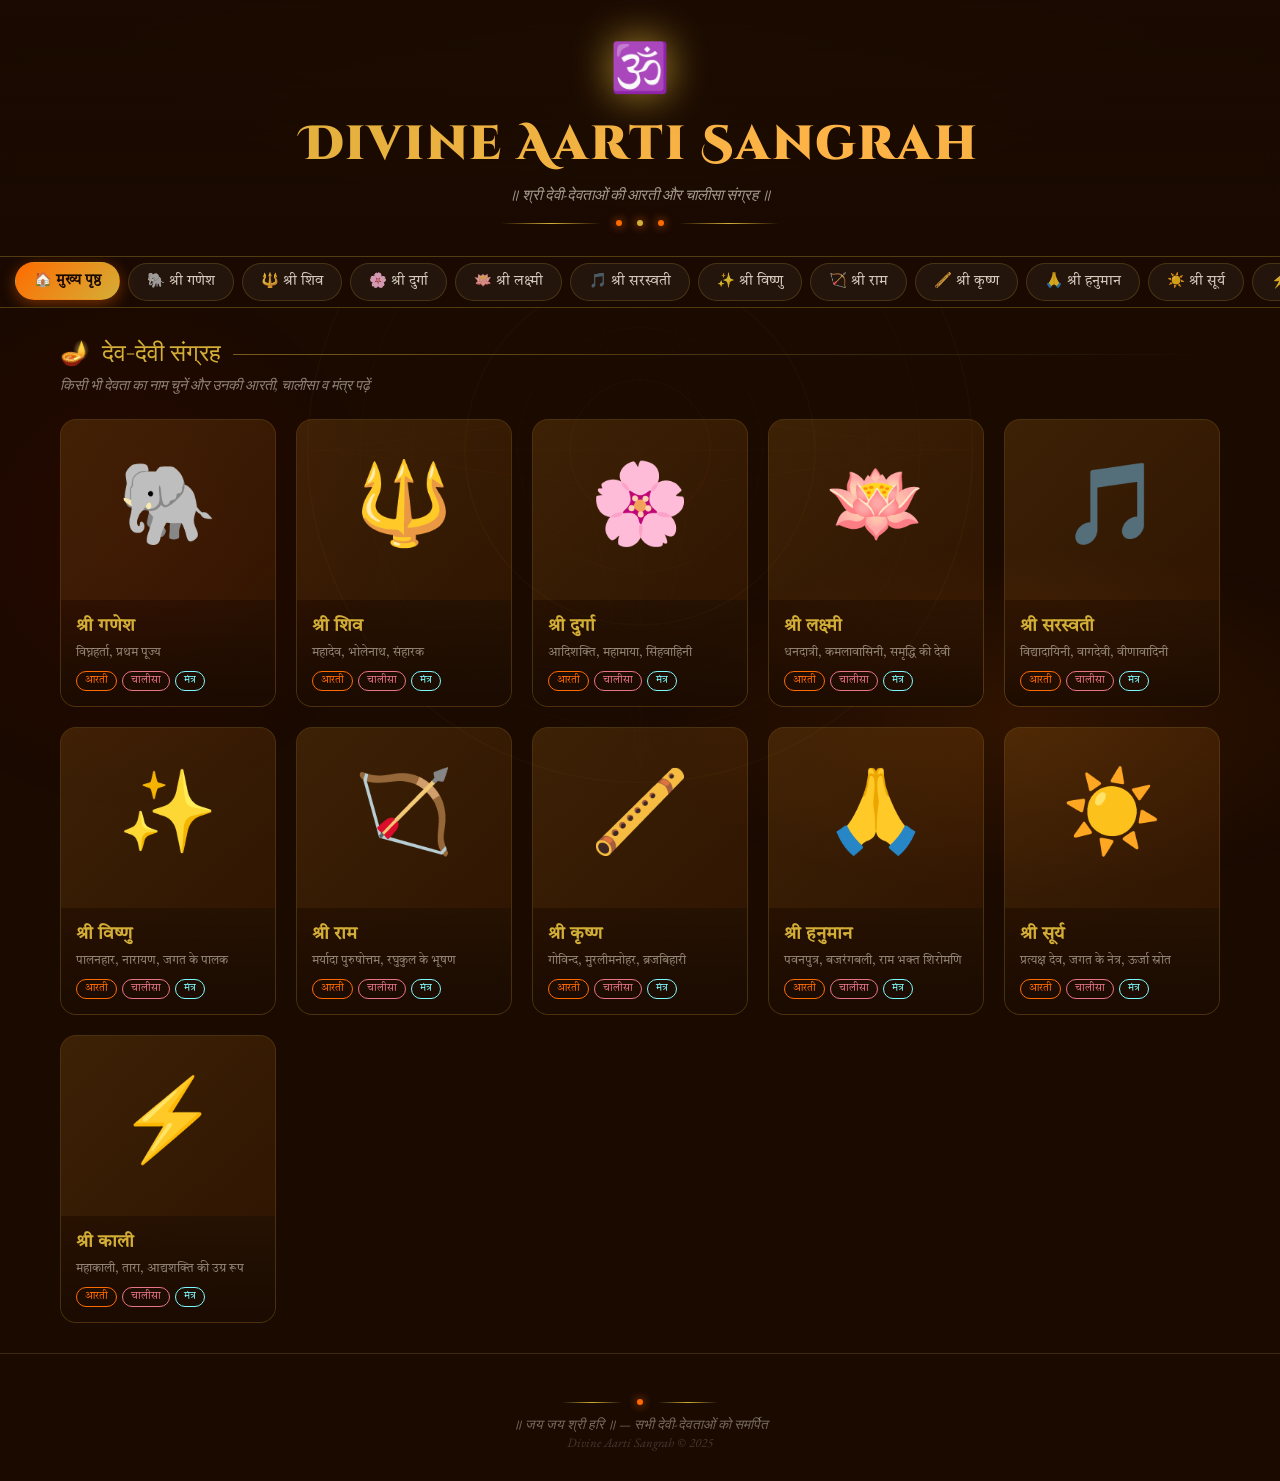
==== aarti/aarti-chalisa.html @ 235fb2d9 "convert it to structured code" ====
<!doctype html>
<html lang="hi">
  <head>
    <meta charset="UTF-8" />
    <meta name="viewport" content="width=device-width, initial-scale=1.0" />
    <title>आरती संग्रह - Divine Devotion</title>
    <link
      href="https://fonts.googleapis.com/css2?family=Tiro+Devanagari+Hindi:ital@0;1&family=Cinzel+Decorative:wght@400;700;900&family=EB+Garamond:ital,wght@0,400;0,600;1,400&display=swap"
      rel="stylesheet"
    />
    <link rel="stylesheet" href="styles.css" />
  </head>

  <body>
    <!-- Loader -->
    <div class="loader" id="loader">
      <div class="loader-om">🕉️</div>
      <div class="loader-text">आरती संग्रह में आपका स्वागत है...</div>
    </div>

    <!-- Mandala SVG -->
    <svg
      class="mandala-bg"
      viewBox="0 0 400 400"
      fill="none"
      xmlns="http://www.w3.org/2000/svg"
    >
      <circle cx="200" cy="200" r="190" stroke="#D4AF37" stroke-width="1" />
      <circle cx="200" cy="200" r="160" stroke="#D4AF37" stroke-width="0.5" />
      <circle cx="200" cy="200" r="130" stroke="#FF6B00" stroke-width="0.5" />
      <circle cx="200" cy="200" r="100" stroke="#D4AF37" stroke-width="1" />
      <circle cx="200" cy="200" r="70" stroke="#D4AF37" stroke-width="0.5" />
      <circle cx="200" cy="200" r="40" stroke="#FF6B00" stroke-width="1" />
      <line
        x1="10"
        y1="200"
        x2="390"
        y2="200"
        stroke="#D4AF37"
        stroke-width="0.5"
      />
      <line
        x1="200"
        y1="10"
        x2="200"
        y2="390"
        stroke="#D4AF37"
        stroke-width="0.5"
      />
      <line
        x1="55"
        y1="55"
        x2="345"
        y2="345"
        stroke="#D4AF37"
        stroke-width="0.3"
      />
      <line
        x1="345"
        y1="55"
        x2="55"
        y2="345"
        stroke="#D4AF37"
        stroke-width="0.3"
      />
      <polygon
        points="200,20 230,180 380,200 230,220 200,380 170,220 20,200 170,180"
        stroke="#FF6B00"
        stroke-width="0.5"
        fill="none"
      />
      <polygon
        points="200,50 225,175 350,200 225,225 200,350 175,225 50,200 175,175"
        stroke="#D4AF37"
        stroke-width="0.3"
        fill="none"
      />
    </svg>

    <!-- Floating particles -->
    <div id="particles"></div>

    <header>
      <span class="om-symbol">🕉️</span>
      <h1>Divine Aarti Sangrah</h1>
      <p>॥ श्री देवी-देवताओं की आरती और चालीसा संग्रह ॥</p>
      <div class="header-divider">
        <div class="divider-line"></div>
        <div class="divider-dot"></div>
        <div class="divider-dot" style="background: var(--gold)"></div>
        <div class="divider-dot"></div>
        <div class="divider-line"></div>
      </div>
    </header>

    <nav id="mainNav">
      <div class="nav-inner">
        <button
          class="nav-btn active"
          onclick="showPage('home')"
          data-page="home"
        >
          🏠 मुख्य पृष्ठ
        </button>
        <button
          class="nav-btn"
          onclick="showDeityPage('ganesh')"
          data-page="ganesh"
        >
          🐘 श्री गणेश
        </button>
        <button
          class="nav-btn"
          onclick="showDeityPage('shiva')"
          data-page="shiva"
        >
          🔱 श्री शिव
        </button>
        <button
          class="nav-btn"
          onclick="showDeityPage('durga')"
          data-page="durga"
        >
          🌸 श्री दुर्गा
        </button>
        <button
          class="nav-btn"
          onclick="showDeityPage('lakshmi')"
          data-page="lakshmi"
        >
          🪷 श्री लक्ष्मी
        </button>
        <button
          class="nav-btn"
          onclick="showDeityPage('saraswati')"
          data-page="saraswati"
        >
          🎵 श्री सरस्वती
        </button>
        <button
          class="nav-btn"
          onclick="showDeityPage('vishnu')"
          data-page="vishnu"
        >
          ✨ श्री विष्णु
        </button>
        <button class="nav-btn" onclick="showDeityPage('ram')" data-page="ram">
          🏹 श्री राम
        </button>
        <button
          class="nav-btn"
          onclick="showDeityPage('krishna')"
          data-page="krishna"
        >
          🪈 श्री कृष्ण
        </button>
        <button
          class="nav-btn"
          onclick="showDeityPage('hanuman')"
          data-page="hanuman"
        >
          🙏 श्री हनुमान
        </button>
        <button
          class="nav-btn"
          onclick="showDeityPage('surya')"
          data-page="surya"
        >
          ☀️ श्री सूर्य
        </button>
        <button
          class="nav-btn"
          onclick="showDeityPage('kali')"
          data-page="kali"
        >
          ⚡ श्री काली
        </button>
      </div>
    </nav>

    <div class="main-container">
      <!-- HOME PAGE -->
      <div id="page-home" class="page active">
        <div class="section-title">
          <span class="diya">🪔</span> देव-देवी संग्रह
        </div>
        <div class="section-subtitle">
          किसी भी देवता का नाम चुनें और उनकी आरती, चालीसा व मंत्र पढ़ें
        </div>
        <div class="home-grid" id="homeGrid"></div>
      </div>

      <!-- DEITY PAGES (generated dynamically) -->
      <div id="page-deity" class="page">
        <button class="back-btn" onclick="showPage('home')">← वापस जाएं</button>
        <div class="content-header" id="deityHeader"></div>
        <div class="tabs" id="deityTabs"></div>
        <div id="deityContent"></div>
      </div>
    </div>

    <footer>
      <div
        class="header-divider"
        style="justify-content: center; margin-bottom: 10px"
      >
        <div class="divider-line" style="width: 60px"></div>
        <div class="divider-dot"></div>
        <div class="divider-line" style="width: 60px"></div>
      </div>
      ॥ जय जय श्री हरि ॥ — सभी देवी-देवताओं को समर्पित <br />
      <span style="font-size: 0.8rem; opacity: 0.5"
        >Divine Aarti Sangrah © 2025</span
      >
    </footer>

    <script src="data.js"></script>
    <script src="script.js"></script>
  </body>
</html>
---- aarti/styles.css ----
:root {
  --gold: #d4af37;
  --deep-gold: #b8860b;
  --saffron: #ff6b00;
  --saffron-light: #ffb347;
  --crimson: #8b0000;
  --maroon: #4a0e0e;
  --cream: #fff8e7;
  --dark: #1a0a00;
  --text: #2c1810;
  --lotus-pink: #e8748a;
}

* {
  margin: 0;
  padding: 0;
  box-sizing: border-box;
}

body {
  background: var(--dark);
  color: var(--cream);
  font-family: 'Tiro Devanagari Hindi', serif;
  overflow-x: hidden;
  min-height: 100vh;
}

/* Animated Background */
body::before {
  content: '';
  position: fixed;
  inset: 0;
  background:
    radial-gradient(
      ellipse 80% 60% at 50% -10%,
      rgba(212, 175, 55, 0.15) 0%,
      transparent 60%
    ),
    radial-gradient(
      ellipse 60% 40% at 80% 80%,
      rgba(255, 107, 0, 0.1) 0%,
      transparent 50%
    ),
    radial-gradient(
      ellipse 40% 60% at 10% 60%,
      rgba(139, 0, 0, 0.1) 0%,
      transparent 50%
    );
  pointer-events: none;
  z-index: 0;
  animation: bgPulse 8s ease-in-out infinite alternate;
}

@keyframes bgPulse {
  0% {
    opacity: 0.7;
  }

  100% {
    opacity: 1;
  }
}

/* Mandala decoration */
.mandala-bg {
  position: fixed;
  top: 50%;
  left: 50%;
  transform: translate(-50%, -50%);
  width: 700px;
  height: 700px;
  opacity: 0.03;
  pointer-events: none;
  z-index: 0;
  animation: rotateSlow 60s linear infinite;
}

@keyframes rotateSlow {
  to {
    transform: translate(-50%, -50%) rotate(360deg);
  }
}

/* HEADER */
header {
  position: relative;
  z-index: 10;
  text-align: center;
  padding: 40px 20px 30px;
  border-bottom: 1px solid rgba(212, 175, 55, 0.3);
  background: linear-gradient(
    180deg,
    rgba(26, 10, 0, 0.95) 0%,
    rgba(26, 10, 0, 0.7) 100%
  );
  backdrop-filter: blur(10px);
}

.om-symbol {
  font-size: 3rem;
  color: var(--gold);
  display: block;
  animation: glow 3s ease-in-out infinite alternate;
  margin-bottom: 8px;
  filter: drop-shadow(0 0 20px rgba(212, 175, 55, 0.8));
}

@keyframes glow {
  from {
    filter: drop-shadow(0 0 10px rgba(212, 175, 55, 0.5));
  }

  to {
    filter: drop-shadow(0 0 30px rgba(212, 175, 55, 1))
      drop-shadow(0 0 60px rgba(255, 107, 0, 0.5));
  }
}

header h1 {
  font-family: 'Cinzel Decorative', cursive;
  font-size: clamp(1.6rem, 4vw, 3rem);
  font-weight: 900;
  background: linear-gradient(135deg, #d4af37, #ffb347, #d4af37, #ff6b00);
  background-size: 200% auto;
  -webkit-background-clip: text;
  -webkit-text-fill-color: transparent;
  background-clip: text;
  animation: shimmer 4s linear infinite;
  letter-spacing: 2px;
}

@keyframes shimmer {
  to {
    background-position: 200% center;
  }
}

header p {
  color: rgba(255, 248, 231, 0.6);
  font-size: 0.95rem;
  margin-top: 8px;
  font-family: 'EB Garamond', serif;
  font-style: italic;
}

.header-divider {
  display: flex;
  align-items: center;
  justify-content: center;
  gap: 15px;
  margin-top: 15px;
}

.divider-line {
  height: 1px;
  width: 100px;
  background: linear-gradient(90deg, transparent, var(--gold), transparent);
}

.divider-dot {
  width: 6px;
  height: 6px;
  border-radius: 50%;
  background: var(--saffron);
  box-shadow: 0 0 10px var(--saffron);
}

/* NAVIGATION (Mobile Friendly & Glassmorphism) */
nav {
  position: sticky;
  top: 0;
  z-index: 1000;
  background: rgba(26, 10, 0, 0.85);
  backdrop-filter: blur(15px);
  -webkit-backdrop-filter: blur(15px);
  border-bottom: 1px solid rgba(212, 175, 55, 0.3);
  overflow-x: auto;
  scrollbar-width: none;
  /* Firefox */
  -ms-overflow-style: none;
  /* IE/Edge */
  display: flex;
  padding: 6px 15px;
}

nav::-webkit-scrollbar {
  display: none;
  /* Chrome/Safari */
}

.nav-inner {
  display: flex;
  gap: 8px;
  margin: 0 auto;
  align-items: center;
}

.nav-btn {
  background: rgba(255, 248, 231, 0.05);
  border: 1px solid rgba(212, 175, 55, 0.2);
  color: rgba(255, 248, 231, 0.8);
  font-family: 'Tiro Devanagari Hindi', serif;
  font-size: 0.9rem;
  padding: 8px 18px;
  cursor: pointer;
  border-radius: 25px;
  transition: all 0.3s cubic-bezier(0.4, 0, 0.2, 1);
  white-space: nowrap;
  flex-shrink: 0;
  display: flex;
  align-items: center;
  gap: 6px;
}

.nav-btn.active {
  background: linear-gradient(135deg, var(--saffron), var(--gold));
  color: var(--dark);
  border-color: transparent;
  font-weight: 700;
  box-shadow: 0 4px 15px rgba(255, 107, 0, 0.4);
  transform: translateY(-1px);
}

.nav-btn:hover:not(.active) {
  background: rgba(255, 248, 231, 0.1);
  border-color: var(--gold);
  color: var(--cream);
}

/* MAIN LAYOUT */
.main-container {
  max-width: 1200px;
  margin: 0 auto;
  padding: 30px 20px;
  position: relative;
  z-index: 1;
}

/* PAGE: HOME */
.home-grid {
  display: grid;
  grid-template-columns: repeat(auto-fill, minmax(200px, 1fr));
  gap: 20px;
  margin-top: 20px;
}

.deity-card {
  background: linear-gradient(
    145deg,
    rgba(255, 107, 0, 0.08),
    rgba(212, 175, 55, 0.05)
  );
  border: 1px solid rgba(212, 175, 55, 0.2);
  border-radius: 16px;
  overflow: hidden;
  cursor: pointer;
  transition: all 0.4s cubic-bezier(0.175, 0.885, 0.32, 1.275);
  position: relative;
  group: true;
}

.deity-card::before {
  content: '';
  position: absolute;
  inset: 0;
  background: linear-gradient(
    135deg,
    rgba(255, 107, 0, 0.15),
    rgba(212, 175, 55, 0.1)
  );
  opacity: 0;
  transition: opacity 0.3s;
  z-index: 1;
}

.deity-card:hover {
  transform: translateY(-8px) scale(1.02);
  border-color: var(--gold);
  box-shadow:
    0 20px 40px rgba(212, 175, 55, 0.2),
    0 0 0 1px rgba(255, 107, 0, 0.3);
}

.deity-card:hover::before {
  opacity: 1;
}

.deity-img {
  width: 100%;
  height: 180px;
  object-fit: cover;
  display: block;
  transition: transform 0.5s ease;
}

.deity-card:hover .deity-img {
  transform: scale(1.05);
}

.deity-img-fallback {
  width: 100%;
  height: 180px;
  display: flex;
  align-items: center;
  justify-content: center;
  font-size: 5rem;
  background: linear-gradient(
    135deg,
    rgba(212, 175, 55, 0.1),
    rgba(255, 107, 0, 0.05)
  );
}

.deity-info {
  padding: 15px;
  position: relative;
  z-index: 2;
  background: linear-gradient(0deg, rgba(26, 10, 0, 0.9), transparent);
}

.deity-name {
  font-size: 1.1rem;
  font-weight: bold;
  color: var(--gold);
  display: block;
  margin-bottom: 4px;
}

.deity-meta {
  font-size: 0.75rem;
  color: rgba(255, 248, 231, 0.5);
}

.deity-tags {
  display: flex;
  gap: 5px;
  flex-wrap: wrap;
  margin-top: 8px;
}

.tag {
  font-size: 0.65rem;
  padding: 2px 8px;
  border-radius: 20px;
  border: 1px solid;
}

.tag-aarti {
  border-color: var(--saffron);
  color: var(--saffron);
}

.tag-chalisa {
  border-color: var(--lotus-pink);
  color: var(--lotus-pink);
}

.tag-mantra {
  border-color: #7df9ff;
  color: #7df9ff;
}

/* Mantra styles */
.mantra-grid {
  display: grid;
  gap: 20px;
}

.mantra-card {
  background: linear-gradient(
    135deg,
    rgba(125, 249, 255, 0.05),
    rgba(212, 175, 55, 0.06)
  );
  border: 1px solid rgba(125, 249, 255, 0.2);
  border-radius: 16px;
  padding: 25px 30px;
  position: relative;
  overflow: hidden;
  transition: all 0.3s ease;
}

.mantra-card:hover {
  border-color: rgba(125, 249, 255, 0.5);
  box-shadow: 0 8px 30px rgba(125, 249, 255, 0.1);
  transform: translateY(-2px);
}

.mantra-card::before {
  content: 'ॐ';
  position: absolute;
  right: 15px;
  top: 50%;
  transform: translateY(-50%);
  font-size: 80px;
  color: rgba(125, 249, 255, 0.04);
  pointer-events: none;
  font-family: serif;
}

.mantra-type {
  font-size: 0.7rem;
  text-transform: uppercase;
  letter-spacing: 2px;
  color: #7df9ff;
  margin-bottom: 10px;
  font-family: 'EB Garamond', serif;
  display: flex;
  align-items: center;
  gap: 8px;
}

.mantra-type::after {
  content: '';
  flex: 1;
  height: 1px;
  background: linear-gradient(90deg, rgba(125, 249, 255, 0.3), transparent);
}

.mantra-text {
  font-size: 1.25rem;
  line-height: 2;
  color: #fff8e7;
  font-weight: bold;
  text-shadow: 0 0 20px rgba(125, 249, 255, 0.2);
  margin-bottom: 12px;
}

.mantra-meaning {
  font-size: 0.9rem;
  color: rgba(255, 248, 231, 0.55);
  font-family: 'EB Garamond', serif;
  font-style: italic;
  line-height: 1.7;
  border-top: 1px dashed rgba(125, 249, 255, 0.15);
  padding-top: 10px;
}

.mantra-count {
  display: inline-flex;
  align-items: center;
  gap: 6px;
  margin-top: 10px;
  font-size: 0.75rem;
  color: rgba(255, 248, 231, 0.4);
  font-family: 'EB Garamond', serif;
}

.copy-btn {
  position: absolute;
  top: 15px;
  right: 15px;
  background: rgba(125, 249, 255, 0.1);
  border: 1px solid rgba(125, 249, 255, 0.3);
  color: #7df9ff;
  font-size: 0.7rem;
  padding: 4px 12px;
  border-radius: 20px;
  cursor: pointer;
  transition: all 0.2s;
  font-family: 'EB Garamond', serif;
}

.copy-btn:hover {
  background: rgba(125, 249, 255, 0.2);
  transform: scale(1.05);
}

.copy-btn.copied {
  background: rgba(0, 200, 100, 0.2);
  border-color: rgba(0, 200, 100, 0.5);
  color: #00c864;
}

/* PAGE: CONTENT */
.page {
  display: none;
}

.page.active {
  display: block;
}

.content-header {
  display: flex;
  align-items: center;
  gap: 20px;
  margin-bottom: 30px;
  padding: 25px;
  background: linear-gradient(
    135deg,
    rgba(212, 175, 55, 0.08),
    rgba(255, 107, 0, 0.05)
  );
  border: 1px solid rgba(212, 175, 55, 0.25);
  border-radius: 20px;
}

.deity-portrait {
  width: 100px;
  height: 100px;
  border-radius: 50%;
  object-fit: cover;
  border: 3px solid var(--gold);
  box-shadow: 0 0 25px rgba(212, 175, 55, 0.4);
  flex-shrink: 0;
}

.deity-portrait-emoji {
  width: 100px;
  height: 100px;
  border-radius: 50%;
  border: 3px solid var(--gold);
  box-shadow: 0 0 25px rgba(212, 175, 55, 0.4);
  display: flex;
  align-items: center;
  justify-content: center;
  font-size: 3.5rem;
  background: rgba(212, 175, 55, 0.1);
  flex-shrink: 0;
}

.content-header-text h2 {
  font-size: 2rem;
  color: var(--gold);
  font-family: 'Cinzel Decorative', cursive;
}

.content-header-text p {
  color: rgba(255, 248, 231, 0.6);
  margin-top: 5px;
  font-style: italic;
  font-family: 'EB Garamond', serif;
}

.tabs {
  display: flex;
  gap: 10px;
  margin-bottom: 25px;
  flex-wrap: wrap;
}

.tab-btn {
  background: rgba(255, 248, 231, 0.05);
  border: 1px solid rgba(212, 175, 55, 0.3);
  color: rgba(255, 248, 231, 0.7);
  padding: 10px 25px;
  border-radius: 30px;
  cursor: pointer;
  font-family: 'Tiro Devanagari Hindi', serif;
  font-size: 1rem;
  transition: all 0.3s;
}

.tab-btn.active,
.tab-btn:hover {
  background: linear-gradient(135deg, var(--saffron), var(--gold));
  color: var(--dark);
  border-color: transparent;
  font-weight: bold;
  box-shadow: 0 4px 15px rgba(255, 107, 0, 0.3);
}

.text-content {
  display: none;
}

.text-content.active {
  display: block;
  animation: fadeIn 0.4s ease;
}

@keyframes fadeIn {
  from {
    opacity: 0;
    transform: translateY(10px);
  }

  to {
    opacity: 1;
    transform: translateY(0);
  }
}

.lyrics-box {
  background: linear-gradient(
    145deg,
    rgba(212, 175, 55, 0.06),
    rgba(255, 107, 0, 0.03)
  );
  border: 1px solid rgba(212, 175, 55, 0.2);
  border-radius: 16px;
  padding: 35px 40px;
  line-height: 2.2;
  font-size: 1.15rem;
  color: var(--cream);
  position: relative;
  overflow: hidden;
}

.lyrics-box::before {
  content: 'ॐ';
  position: absolute;
  top: -20px;
  right: 20px;
  font-size: 120px;
  color: rgba(212, 175, 55, 0.04);
  pointer-events: none;
  font-family: serif;
}

.lyrics-box .stanza {
  margin-bottom: 25px;
}

.lyrics-box .refrain {
  color: var(--saffron-light);
  font-weight: bold;
  text-align: center;
  padding: 10px 0;
  border-top: 1px dashed rgba(212, 175, 55, 0.3);
  border-bottom: 1px dashed rgba(212, 175, 55, 0.3);
  margin: 20px 0;
}

.lyrics-box .title-line {
  text-align: center;
  color: var(--gold);
  font-size: 1.4rem;
  font-weight: bold;
  margin-bottom: 20px;
  text-shadow: 0 0 20px rgba(212, 175, 55, 0.5);
}

.back-btn {
  background: none;
  border: 1px solid rgba(212, 175, 55, 0.4);
  color: var(--gold);
  padding: 10px 20px;
  border-radius: 30px;
  cursor: pointer;
  font-family: 'Tiro Devanagari Hindi', serif;
  font-size: 0.9rem;
  margin-bottom: 20px;
  transition: all 0.3s;
  display: inline-flex;
  align-items: center;
  gap: 8px;
}

.back-btn:hover {
  background: rgba(212, 175, 55, 0.1);
  transform: translateX(-3px);
}

/* Section title */
.section-title {
  font-family: 'Cinzel Decorative', cursive;
  font-size: 1.5rem;
  color: var(--gold);
  margin-bottom: 5px;
  display: flex;
  align-items: center;
  gap: 12px;
}

.section-title::after {
  content: '';
  flex: 1;
  height: 1px;
  background: linear-gradient(90deg, rgba(212, 175, 55, 0.5), transparent);
}

.section-subtitle {
  color: rgba(255, 248, 231, 0.5);
  font-size: 0.9rem;
  margin-bottom: 25px;
  font-style: italic;
  font-family: 'EB Garamond', serif;
}

/* Diya decoration */
.diya {
  display: inline-block;
  animation: flicker 2s ease-in-out infinite alternate;
}

@keyframes flicker {
  0%,
  100% {
    text-shadow:
      0 0 10px #ff6b00,
      0 0 20px #ffb347;
  }

  50% {
    text-shadow:
      0 0 5px #ff6b00,
      0 0 10px #ffb347;
  }
}

/* FOOTER */
footer {
  text-align: center;
  padding: 30px 20px;
  border-top: 1px solid rgba(212, 175, 55, 0.2);
  color: rgba(255, 248, 231, 0.4);
  font-size: 0.85rem;
  font-family: 'EB Garamond', serif;
  font-style: italic;
  position: relative;
  z-index: 1;
}

/* SCROLLBAR */
::-webkit-scrollbar {
  width: 6px;
}

::-webkit-scrollbar-track {
  background: rgba(26, 10, 0, 0.5);
}

::-webkit-scrollbar-thumb {
  background: var(--gold);
  border-radius: 3px;
}

/* Responsive */
@media (max-width: 600px) {
  .home-grid {
    grid-template-columns: repeat(auto-fill, minmax(150px, 1fr));
  }

  .deity-img,
  .deity-img-fallback {
    height: 140px;
  }

  .lyrics-box {
    padding: 20px;
    font-size: 1rem;
  }

  .content-header {
    flex-direction: column;
    text-align: center;
  }
}

.loader {
  position: fixed;
  inset: 0;
  background: var(--dark);
  display: flex;
  flex-direction: column;
  align-items: center;
  justify-content: center;
  z-index: 9999;
  transition:
    opacity 0.5s,
    visibility 0.5s;
}

.loader.hidden {
  opacity: 0;
  visibility: hidden;
}

.loader-om {
  font-size: 5rem;
  animation: glow 1s ease-in-out infinite alternate;
  color: var(--gold);
}

.loader-text {
  margin-top: 20px;
  color: rgba(255, 248, 231, 0.6);
  font-family: 'EB Garamond', serif;
  font-style: italic;
  animation: pulse 1.5s ease-in-out infinite;
}

@keyframes pulse {
  0%,
  100% {
    opacity: 0.5;
  }

  50% {
    opacity: 1;
  }
}

.particle {
  position: fixed;
  pointer-events: none;
  z-index: 0;
  animation: floatUp linear infinite;
  opacity: 0;
}

@keyframes floatUp {
  0% {
    transform: translateY(100vh) rotate(0deg);
    opacity: 0;
  }

  10% {
    opacity: 0.7;
  }

  90% {
    opacity: 0.3;
  }

  100% {
    transform: translateY(-100px) rotate(360deg);
    opacity: 0;
  }
}
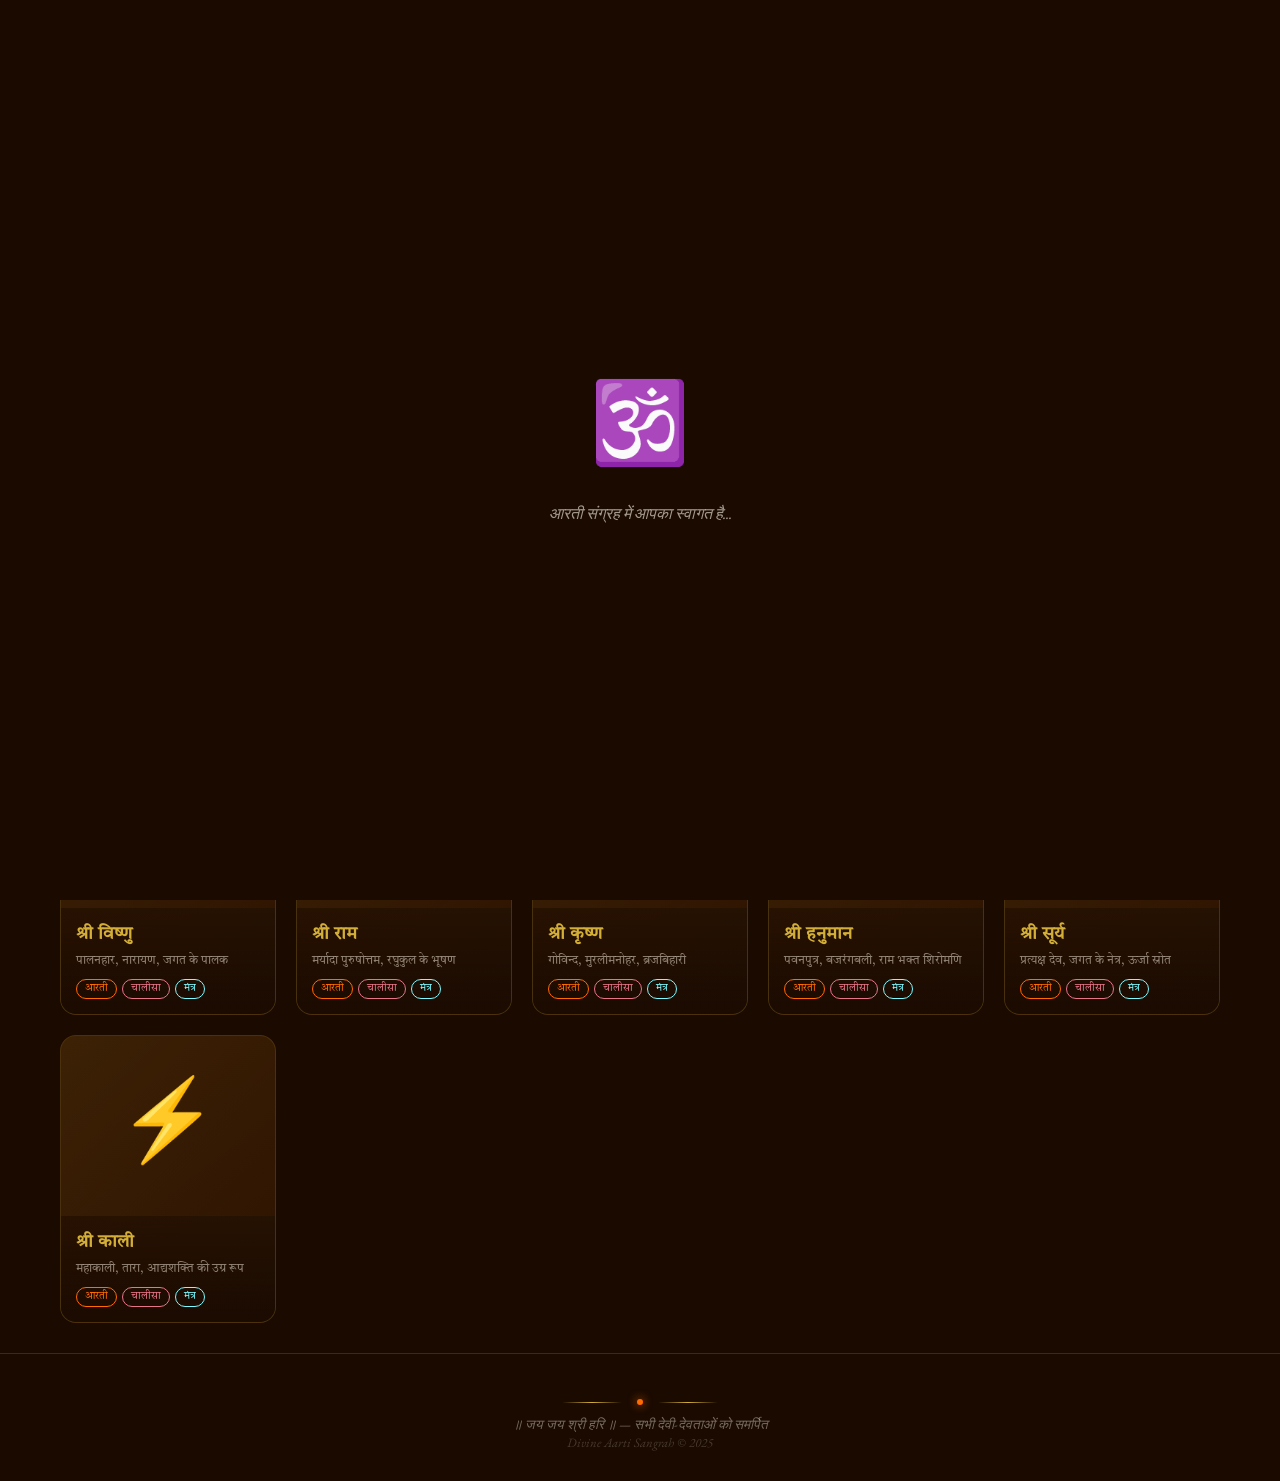
==== commit 90928294: "small fix" ====
--- a/aarti/aarti-chalisa.html
+++ b/aarti/aarti-chalisa.html
@@ -1,220 +1,131 @@
 <!doctype html>
 <html lang="hi">
-  <head>
-    <meta charset="UTF-8" />
-    <meta name="viewport" content="width=device-width, initial-scale=1.0" />
-    <title>आरती संग्रह - Divine Devotion</title>
-    <link
-      href="https://fonts.googleapis.com/css2?family=Tiro+Devanagari+Hindi:ital@0;1&family=Cinzel+Decorative:wght@400;700;900&family=EB+Garamond:ital,wght@0,400;0,600;1,400&display=swap"
-      rel="stylesheet"
-    />
-    <link rel="stylesheet" href="styles.css" />
-  </head>
 
-  <body>
-    <!-- Loader -->
-    <div class="loader" id="loader">
-      <div class="loader-om">🕉️</div>
-      <div class="loader-text">आरती संग्रह में आपका स्वागत है...</div>
+<head>
+  <meta charset="UTF-8" />
+  <meta name="viewport" content="width=device-width, initial-scale=1.0" />
+  <title>आरती संग्रह - Divine Devotion</title>
+  <link
+    href="https://fonts.googleapis.com/css2?family=Tiro+Devanagari+Hindi:ital@0;1&family=Cinzel+Decorative:wght@400;700;900&family=EB+Garamond:ital,wght@0,400;0,600;1,400&display=swap"
+    rel="stylesheet" />
+  <link rel="stylesheet" href="styles.css" />
+</head>
+
+<body>
+  <!-- Loader -->
+  <div class="loader" id="loader">
+    <div class="loader-om">🕉️</div>
+    <div class="loader-text">आरती संग्रह में आपका स्वागत है...</div>
+  </div>
+
+  <!-- Mandala SVG -->
+  <svg class="mandala-bg" viewBox="0 0 400 400" fill="none" xmlns="http://www.w3.org/2000/svg">
+    <circle cx="200" cy="200" r="190" stroke="#D4AF37" stroke-width="1" />
+    <circle cx="200" cy="200" r="160" stroke="#D4AF37" stroke-width="0.5" />
+    <circle cx="200" cy="200" r="130" stroke="#FF6B00" stroke-width="0.5" />
+    <circle cx="200" cy="200" r="100" stroke="#D4AF37" stroke-width="1" />
+    <circle cx="200" cy="200" r="70" stroke="#D4AF37" stroke-width="0.5" />
+    <circle cx="200" cy="200" r="40" stroke="#FF6B00" stroke-width="1" />
+    <line x1="10" y1="200" x2="390" y2="200" stroke="#D4AF37" stroke-width="0.5" />
+    <line x1="200" y1="10" x2="200" y2="390" stroke="#D4AF37" stroke-width="0.5" />
+    <line x1="55" y1="55" x2="345" y2="345" stroke="#D4AF37" stroke-width="0.3" />
+    <line x1="345" y1="55" x2="55" y2="345" stroke="#D4AF37" stroke-width="0.3" />
+    <polygon points="200,20 230,180 380,200 230,220 200,380 170,220 20,200 170,180" stroke="#FF6B00" stroke-width="0.5"
+      fill="none" />
+    <polygon points="200,50 225,175 350,200 225,225 200,350 175,225 50,200 175,175" stroke="#D4AF37" stroke-width="0.3"
+      fill="none" />
+  </svg>
+
+  <!-- Floating particles -->
+  <div id="particles"></div>
+
+  <header>
+    <span class="om-symbol">🕉️</span>
+    <h1>Divine Aarti Sangrah</h1>
+    <p>॥ श्री देवी-देवताओं की आरती, चालीसा और मंत्र संग्रह ॥</p>
+    <div class="header-divider">
+      <div class="divider-line"></div>
+      <div class="divider-dot"></div>
+      <div class="divider-dot" style="background: var(--gold)"></div>
+      <div class="divider-dot"></div>
+      <div class="divider-line"></div>
+    </div>
+  </header>
+
+  <nav id="mainNav">
+    <div class="nav-inner">
+      <button class="nav-btn active" onclick="showPage('home')" data-page="home">
+        🏠 मुख्य पृष्ठ
+      </button>
+      <button class="nav-btn" onclick="showDeityPage('ganesh')" data-page="ganesh">
+        🐘 श्री गणेश
+      </button>
+      <button class="nav-btn" onclick="showDeityPage('shiva')" data-page="shiva">
+        🔱 श्री शिव
+      </button>
+      <button class="nav-btn" onclick="showDeityPage('durga')" data-page="durga">
+        🌸 श्री दुर्गा
+      </button>
+      <button class="nav-btn" onclick="showDeityPage('lakshmi')" data-page="lakshmi">
+        🪷 श्री लक्ष्मी
+      </button>
+      <button class="nav-btn" onclick="showDeityPage('saraswati')" data-page="saraswati">
+        🎵 श्री सरस्वती
+      </button>
+      <button class="nav-btn" onclick="showDeityPage('vishnu')" data-page="vishnu">
+        ✨ श्री विष्णु
+      </button>
+      <button class="nav-btn" onclick="showDeityPage('ram')" data-page="ram">
+        🏹 श्री राम
+      </button>
+      <button class="nav-btn" onclick="showDeityPage('krishna')" data-page="krishna">
+        🪈 श्री कृष्ण
+      </button>
+      <button class="nav-btn" onclick="showDeityPage('hanuman')" data-page="hanuman">
+        🙏 श्री हनुमान
+      </button>
+      <button class="nav-btn" onclick="showDeityPage('surya')" data-page="surya">
+        ☀️ श्री सूर्य
+      </button>
+      <button class="nav-btn" onclick="showDeityPage('kali')" data-page="kali">
+        ⚡ श्री काली
+      </button>
+    </div>
+  </nav>
+
+  <div class="main-container">
+    <!-- HOME PAGE -->
+    <div id="page-home" class="page active">
+      <div class="section-title">
+        <span class="diya">🪔</span> देव-देवी संग्रह
+      </div>
+      <div class="section-subtitle">
+        किसी भी देवता का नाम चुनें और उनकी आरती, चालीसा व मंत्र पढ़ें
+      </div>
+      <div class="home-grid" id="homeGrid"></div>
     </div>
 
-    <!-- Mandala SVG -->
-    <svg
-      class="mandala-bg"
-      viewBox="0 0 400 400"
-      fill="none"
-      xmlns="http://www.w3.org/2000/svg"
-    >
-      <circle cx="200" cy="200" r="190" stroke="#D4AF37" stroke-width="1" />
-      <circle cx="200" cy="200" r="160" stroke="#D4AF37" stroke-width="0.5" />
-      <circle cx="200" cy="200" r="130" stroke="#FF6B00" stroke-width="0.5" />
-      <circle cx="200" cy="200" r="100" stroke="#D4AF37" stroke-width="1" />
-      <circle cx="200" cy="200" r="70" stroke="#D4AF37" stroke-width="0.5" />
-      <circle cx="200" cy="200" r="40" stroke="#FF6B00" stroke-width="1" />
-      <line
-        x1="10"
-        y1="200"
-        x2="390"
-        y2="200"
-        stroke="#D4AF37"
-        stroke-width="0.5"
-      />
-      <line
-        x1="200"
-        y1="10"
-        x2="200"
-        y2="390"
-        stroke="#D4AF37"
-        stroke-width="0.5"
-      />
-      <line
-        x1="55"
-        y1="55"
-        x2="345"
-        y2="345"
-        stroke="#D4AF37"
-        stroke-width="0.3"
-      />
-      <line
-        x1="345"
-        y1="55"
-        x2="55"
-        y2="345"
-        stroke="#D4AF37"
-        stroke-width="0.3"
-      />
-      <polygon
-        points="200,20 230,180 380,200 230,220 200,380 170,220 20,200 170,180"
-        stroke="#FF6B00"
-        stroke-width="0.5"
-        fill="none"
-      />
-      <polygon
-        points="200,50 225,175 350,200 225,225 200,350 175,225 50,200 175,175"
-        stroke="#D4AF37"
-        stroke-width="0.3"
-        fill="none"
-      />
-    </svg>
+    <!-- DEITY PAGES (generated dynamically) -->
+    <div id="page-deity" class="page">
+      <button class="back-btn" onclick="showPage('home')">← वापस जाएं</button>
+      <div class="content-header" id="deityHeader"></div>
+      <div class="tabs" id="deityTabs"></div>
+      <div id="deityContent"></div>
+    </div>
+  </div>
 
-    <!-- Floating particles -->
-    <div id="particles"></div>
+  <footer>
+    <div class="header-divider" style="justify-content: center; margin-bottom: 10px">
+      <div class="divider-line" style="width: 60px"></div>
+      <div class="divider-dot"></div>
+      <div class="divider-line" style="width: 60px"></div>
+    </div>
+    ॥ जय जय श्री हरि ॥ — सभी देवी-देवताओं को समर्पित <br />
+    <span style="font-size: 0.8rem; opacity: 0.5">Divine Aarti Sangrah © 2025</span>
+  </footer>
 
-    <header>
-      <span class="om-symbol">🕉️</span>
-      <h1>Divine Aarti Sangrah</h1>
-      <p>॥ श्री देवी-देवताओं की आरती और चालीसा संग्रह ॥</p>
-      <div class="header-divider">
-        <div class="divider-line"></div>
-        <div class="divider-dot"></div>
-        <div class="divider-dot" style="background: var(--gold)"></div>
-        <div class="divider-dot"></div>
-        <div class="divider-line"></div>
-      </div>
-    </header>
+  <script src="data.js"></script>
+  <script src="script.js"></script>
+</body>
 
-    <nav id="mainNav">
-      <div class="nav-inner">
-        <button
-          class="nav-btn active"
-          onclick="showPage('home')"
-          data-page="home"
-        >
-          🏠 मुख्य पृष्ठ
-        </button>
-        <button
-          class="nav-btn"
-          onclick="showDeityPage('ganesh')"
-          data-page="ganesh"
-        >
-          🐘 श्री गणेश
-        </button>
-        <button
-          class="nav-btn"
-          onclick="showDeityPage('shiva')"
-          data-page="shiva"
-        >
-          🔱 श्री शिव
-        </button>
-        <button
-          class="nav-btn"
-          onclick="showDeityPage('durga')"
-          data-page="durga"
-        >
-          🌸 श्री दुर्गा
-        </button>
-        <button
-          class="nav-btn"
-          onclick="showDeityPage('lakshmi')"
-          data-page="lakshmi"
-        >
-          🪷 श्री लक्ष्मी
-        </button>
-        <button
-          class="nav-btn"
-          onclick="showDeityPage('saraswati')"
-          data-page="saraswati"
-        >
-          🎵 श्री सरस्वती
-        </button>
-        <button
-          class="nav-btn"
-          onclick="showDeityPage('vishnu')"
-          data-page="vishnu"
-        >
-          ✨ श्री विष्णु
-        </button>
-        <button class="nav-btn" onclick="showDeityPage('ram')" data-page="ram">
-          🏹 श्री राम
-        </button>
-        <button
-          class="nav-btn"
-          onclick="showDeityPage('krishna')"
-          data-page="krishna"
-        >
-          🪈 श्री कृष्ण
-        </button>
-        <button
-          class="nav-btn"
-          onclick="showDeityPage('hanuman')"
-          data-page="hanuman"
-        >
-          🙏 श्री हनुमान
-        </button>
-        <button
-          class="nav-btn"
-          onclick="showDeityPage('surya')"
-          data-page="surya"
-        >
-          ☀️ श्री सूर्य
-        </button>
-        <button
-          class="nav-btn"
-          onclick="showDeityPage('kali')"
-          data-page="kali"
-        >
-          ⚡ श्री काली
-        </button>
-      </div>
-    </nav>
-
-    <div class="main-container">
-      <!-- HOME PAGE -->
-      <div id="page-home" class="page active">
-        <div class="section-title">
-          <span class="diya">🪔</span> देव-देवी संग्रह
-        </div>
-        <div class="section-subtitle">
-          किसी भी देवता का नाम चुनें और उनकी आरती, चालीसा व मंत्र पढ़ें
-        </div>
-        <div class="home-grid" id="homeGrid"></div>
-      </div>
-
-      <!-- DEITY PAGES (generated dynamically) -->
-      <div id="page-deity" class="page">
-        <button class="back-btn" onclick="showPage('home')">← वापस जाएं</button>
-        <div class="content-header" id="deityHeader"></div>
-        <div class="tabs" id="deityTabs"></div>
-        <div id="deityContent"></div>
-      </div>
-    </div>
-
-    <footer>
-      <div
-        class="header-divider"
-        style="justify-content: center; margin-bottom: 10px"
-      >
-        <div class="divider-line" style="width: 60px"></div>
-        <div class="divider-dot"></div>
-        <div class="divider-line" style="width: 60px"></div>
-      </div>
-      ॥ जय जय श्री हरि ॥ — सभी देवी-देवताओं को समर्पित <br />
-      <span style="font-size: 0.8rem; opacity: 0.5"
-        >Divine Aarti Sangrah © 2025</span
-      >
-    </footer>
-
-    <script src="data.js"></script>
-    <script src="script.js"></script>
-  </body>
-</html>
+</html>
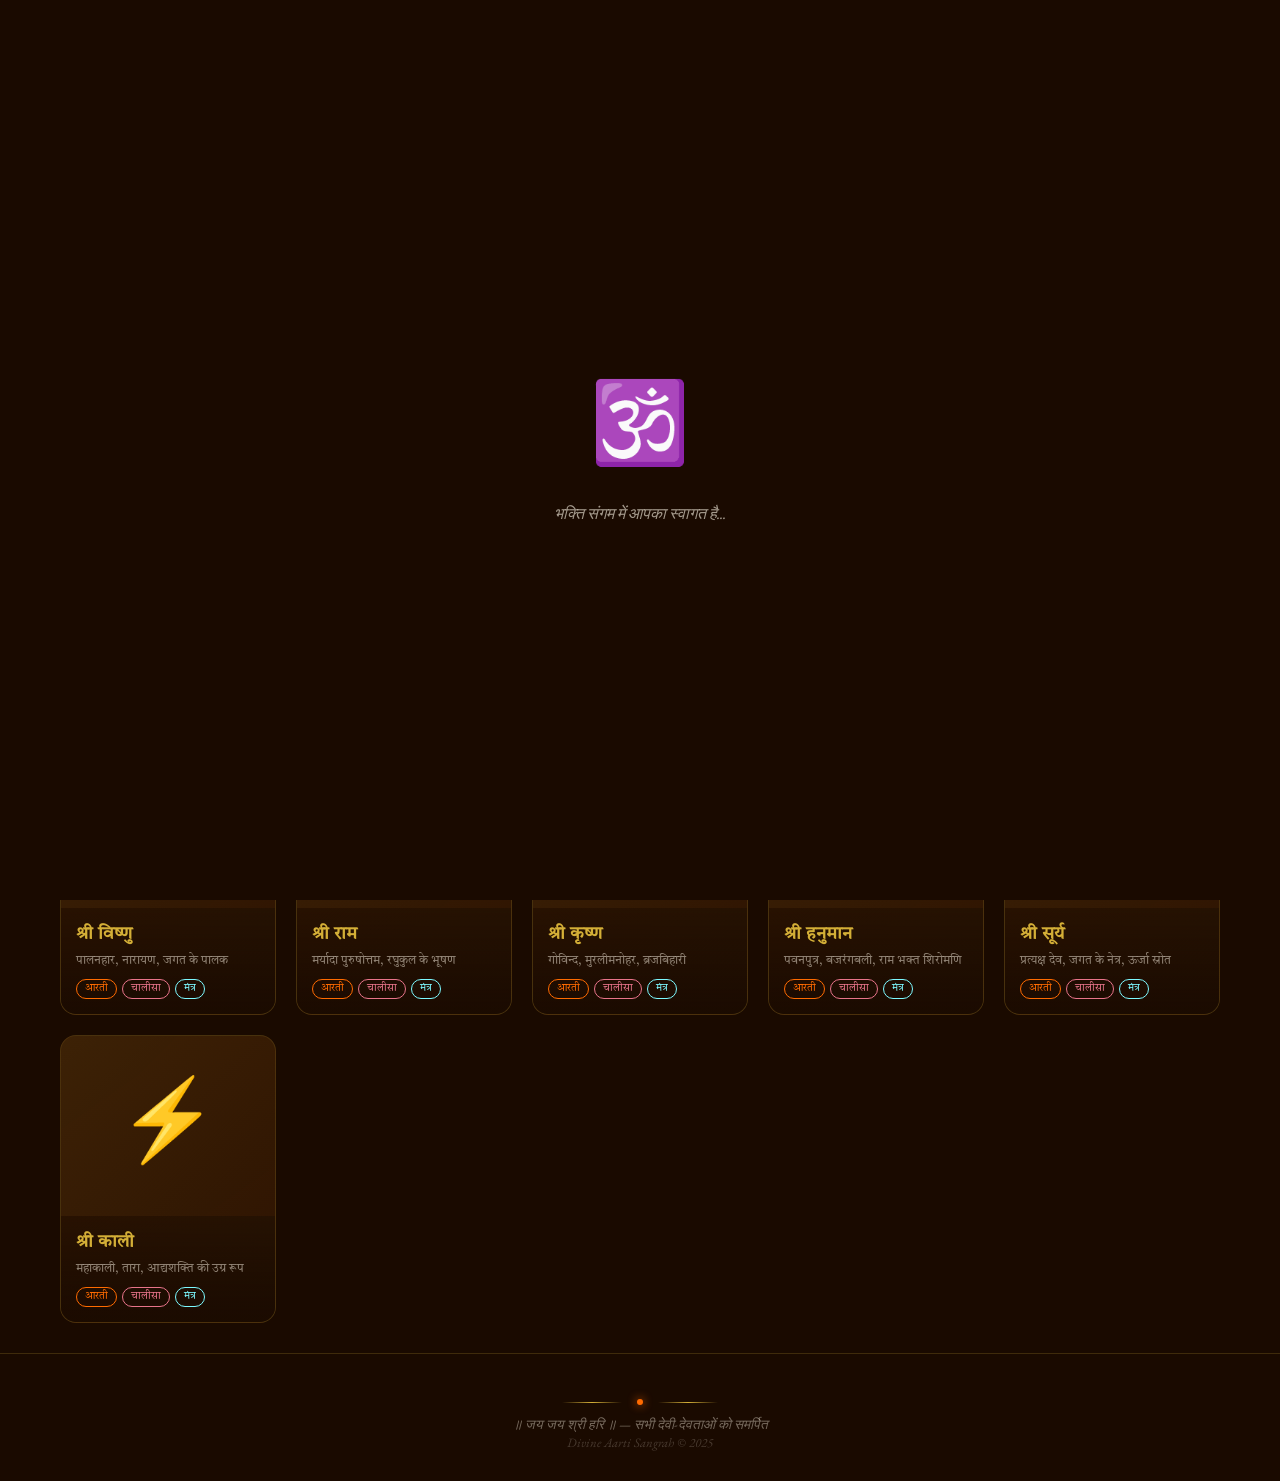
==== commit fbdb82bd: "updated name" ====
--- a/aarti/aarti-chalisa.html
+++ b/aarti/aarti-chalisa.html
@@ -4,7 +4,7 @@
 <head>
   <meta charset="UTF-8" />
   <meta name="viewport" content="width=device-width, initial-scale=1.0" />
-  <title>आरती संग्रह - Divine Devotion</title>
+  <title>भक्ति संगम - Bhakti Sangam</title>
   <link
     href="https://fonts.googleapis.com/css2?family=Tiro+Devanagari+Hindi:ital@0;1&family=Cinzel+Decorative:wght@400;700;900&family=EB+Garamond:ital,wght@0,400;0,600;1,400&display=swap"
     rel="stylesheet" />
@@ -15,7 +15,7 @@
   <!-- Loader -->
   <div class="loader" id="loader">
     <div class="loader-om">🕉️</div>
-    <div class="loader-text">आरती संग्रह में आपका स्वागत है...</div>
+    <div class="loader-text">भक्ति संगम में आपका स्वागत है...</div>
   </div>
 
   <!-- Mandala SVG -->
@@ -41,7 +41,7 @@
 
   <header>
     <span class="om-symbol">🕉️</span>
-    <h1>Divine Aarti Sangrah</h1>
+    <h1>Bhakti Sangam</h1>
     <p>॥ श्री देवी-देवताओं की आरती, चालीसा और मंत्र संग्रह ॥</p>
     <div class="header-divider">
       <div class="divider-line"></div>
--- a/aarti/styles.css
+++ b/aarti/styles.css
@@ -31,21 +31,15 @@
   position: fixed;
   inset: 0;
   background:
-    radial-gradient(
-      ellipse 80% 60% at 50% -10%,
+    radial-gradient(ellipse 80% 60% at 50% -10%,
       rgba(212, 175, 55, 0.15) 0%,
-      transparent 60%
-    ),
-    radial-gradient(
-      ellipse 60% 40% at 80% 80%,
+      transparent 60%),
+    radial-gradient(ellipse 60% 40% at 80% 80%,
       rgba(255, 107, 0, 0.1) 0%,
-      transparent 50%
-    ),
-    radial-gradient(
-      ellipse 40% 60% at 10% 60%,
+      transparent 50%),
+    radial-gradient(ellipse 40% 60% at 10% 60%,
       rgba(139, 0, 0, 0.1) 0%,
-      transparent 50%
-    );
+      transparent 50%);
   pointer-events: none;
   z-index: 0;
   animation: bgPulse 8s ease-in-out infinite alternate;
@@ -88,11 +82,9 @@
   text-align: center;
   padding: 40px 20px 30px;
   border-bottom: 1px solid rgba(212, 175, 55, 0.3);
-  background: linear-gradient(
-    180deg,
-    rgba(26, 10, 0, 0.95) 0%,
-    rgba(26, 10, 0, 0.7) 100%
-  );
+  background: linear-gradient(180deg,
+      rgba(26, 10, 0, 0.95) 0%,
+      rgba(26, 10, 0, 0.7) 100%);
   backdrop-filter: blur(10px);
 }
 
@@ -111,8 +103,7 @@
   }
 
   to {
-    filter: drop-shadow(0 0 30px rgba(212, 175, 55, 1))
-      drop-shadow(0 0 60px rgba(255, 107, 0, 0.5));
+    filter: drop-shadow(0 0 30px rgba(212, 175, 55, 1)) drop-shadow(0 0 60px rgba(255, 107, 0, 0.5));
   }
 }
 
@@ -245,29 +236,24 @@
 }
 
 .deity-card {
-  background: linear-gradient(
-    145deg,
-    rgba(255, 107, 0, 0.08),
-    rgba(212, 175, 55, 0.05)
-  );
+  background: linear-gradient(145deg,
+      rgba(255, 107, 0, 0.08),
+      rgba(212, 175, 55, 0.05));
   border: 1px solid rgba(212, 175, 55, 0.2);
   border-radius: 16px;
   overflow: hidden;
   cursor: pointer;
   transition: all 0.4s cubic-bezier(0.175, 0.885, 0.32, 1.275);
   position: relative;
-  group: true;
 }
 
 .deity-card::before {
   content: '';
   position: absolute;
   inset: 0;
-  background: linear-gradient(
-    135deg,
-    rgba(255, 107, 0, 0.15),
-    rgba(212, 175, 55, 0.1)
-  );
+  background: linear-gradient(135deg,
+      rgba(255, 107, 0, 0.15),
+      rgba(212, 175, 55, 0.1));
   opacity: 0;
   transition: opacity 0.3s;
   z-index: 1;
@@ -304,11 +290,9 @@
   align-items: center;
   justify-content: center;
   font-size: 5rem;
-  background: linear-gradient(
-    135deg,
-    rgba(212, 175, 55, 0.1),
-    rgba(255, 107, 0, 0.05)
-  );
+  background: linear-gradient(135deg,
+      rgba(212, 175, 55, 0.1),
+      rgba(255, 107, 0, 0.05));
 }
 
 .deity-info {
@@ -367,11 +351,9 @@
 }
 
 .mantra-card {
-  background: linear-gradient(
-    135deg,
-    rgba(125, 249, 255, 0.05),
-    rgba(212, 175, 55, 0.06)
-  );
+  background: linear-gradient(135deg,
+      rgba(125, 249, 255, 0.05),
+      rgba(212, 175, 55, 0.06));
   border: 1px solid rgba(125, 249, 255, 0.2);
   border-radius: 16px;
   padding: 25px 30px;
@@ -487,11 +469,9 @@
   gap: 20px;
   margin-bottom: 30px;
   padding: 25px;
-  background: linear-gradient(
-    135deg,
-    rgba(212, 175, 55, 0.08),
-    rgba(255, 107, 0, 0.05)
-  );
+  background: linear-gradient(135deg,
+      rgba(212, 175, 55, 0.08),
+      rgba(255, 107, 0, 0.05));
   border: 1px solid rgba(212, 175, 55, 0.25);
   border-radius: 20px;
 }
@@ -583,11 +563,9 @@
 }
 
 .lyrics-box {
-  background: linear-gradient(
-    145deg,
-    rgba(212, 175, 55, 0.06),
-    rgba(255, 107, 0, 0.03)
-  );
+  background: linear-gradient(145deg,
+      rgba(212, 175, 55, 0.06),
+      rgba(255, 107, 0, 0.03));
   border: 1px solid rgba(212, 175, 55, 0.2);
   border-radius: 16px;
   padding: 35px 40px;
@@ -630,6 +608,73 @@
   font-weight: bold;
   margin-bottom: 20px;
   text-shadow: 0 0 20px rgba(212, 175, 55, 0.5);
+}
+
+/* ABOUT SECTION ENHANCEMENTS */
+.about-content {
+  border: 2px solid rgba(212, 175, 55, 0.3);
+  position: relative;
+  background: linear-gradient(165deg,
+      rgba(26, 10, 0, 0.9) 0%,
+      rgba(42, 20, 0, 0.8) 100%);
+  box-shadow: inset 0 0 50px rgba(0, 0, 0, 0.5);
+}
+
+.about-content h3 {
+  color: var(--saffron-light);
+  font-family: 'Cinzel Decorative', cursive;
+  font-size: 1.35rem;
+  margin: 30px 0 15px;
+  padding-bottom: 10px;
+  border-bottom: 1px solid rgba(255, 107, 0, 0.3);
+  display: flex;
+  align-items: center;
+  gap: 12px;
+}
+
+.about-content h3::before {
+  content: '🚩';
+  font-size: 1.1rem;
+}
+
+.about-content p {
+  margin-bottom: 20px;
+  color: rgba(255, 248, 231, 0.9);
+  text-align: justify;
+}
+
+.about-content ul {
+  list-style: none;
+  margin: 20px 0;
+  display: grid;
+  gap: 15px;
+}
+
+.about-content li {
+  background: rgba(255, 248, 231, 0.03);
+  padding: 15px 20px;
+  border-radius: 12px;
+  border-left: 3px solid var(--gold);
+  transition: transform 0.3s ease;
+}
+
+.about-content li:hover {
+  transform: translateX(5px);
+  background: rgba(255, 248, 231, 0.06);
+}
+
+.about-content strong {
+  color: var(--gold);
+  font-weight: bold;
+  font-size: 1.05rem;
+}
+
+.about-content .info-section {
+  background: rgba(212, 175, 55, 0.04);
+  padding: 25px;
+  border-radius: 15px;
+  border: 1px solid rgba(212, 175, 55, 0.1);
+  margin-bottom: 30px;
 }
 
 .back-btn {
@@ -686,6 +731,7 @@
 }
 
 @keyframes flicker {
+
   0%,
   100% {
     text-shadow:
@@ -783,6 +829,7 @@
 }
 
 @keyframes pulse {
+
   0%,
   100% {
     opacity: 0.5;
@@ -819,4 +866,4 @@
     transform: translateY(-100px) rotate(360deg);
     opacity: 0;
   }
-}
+}
